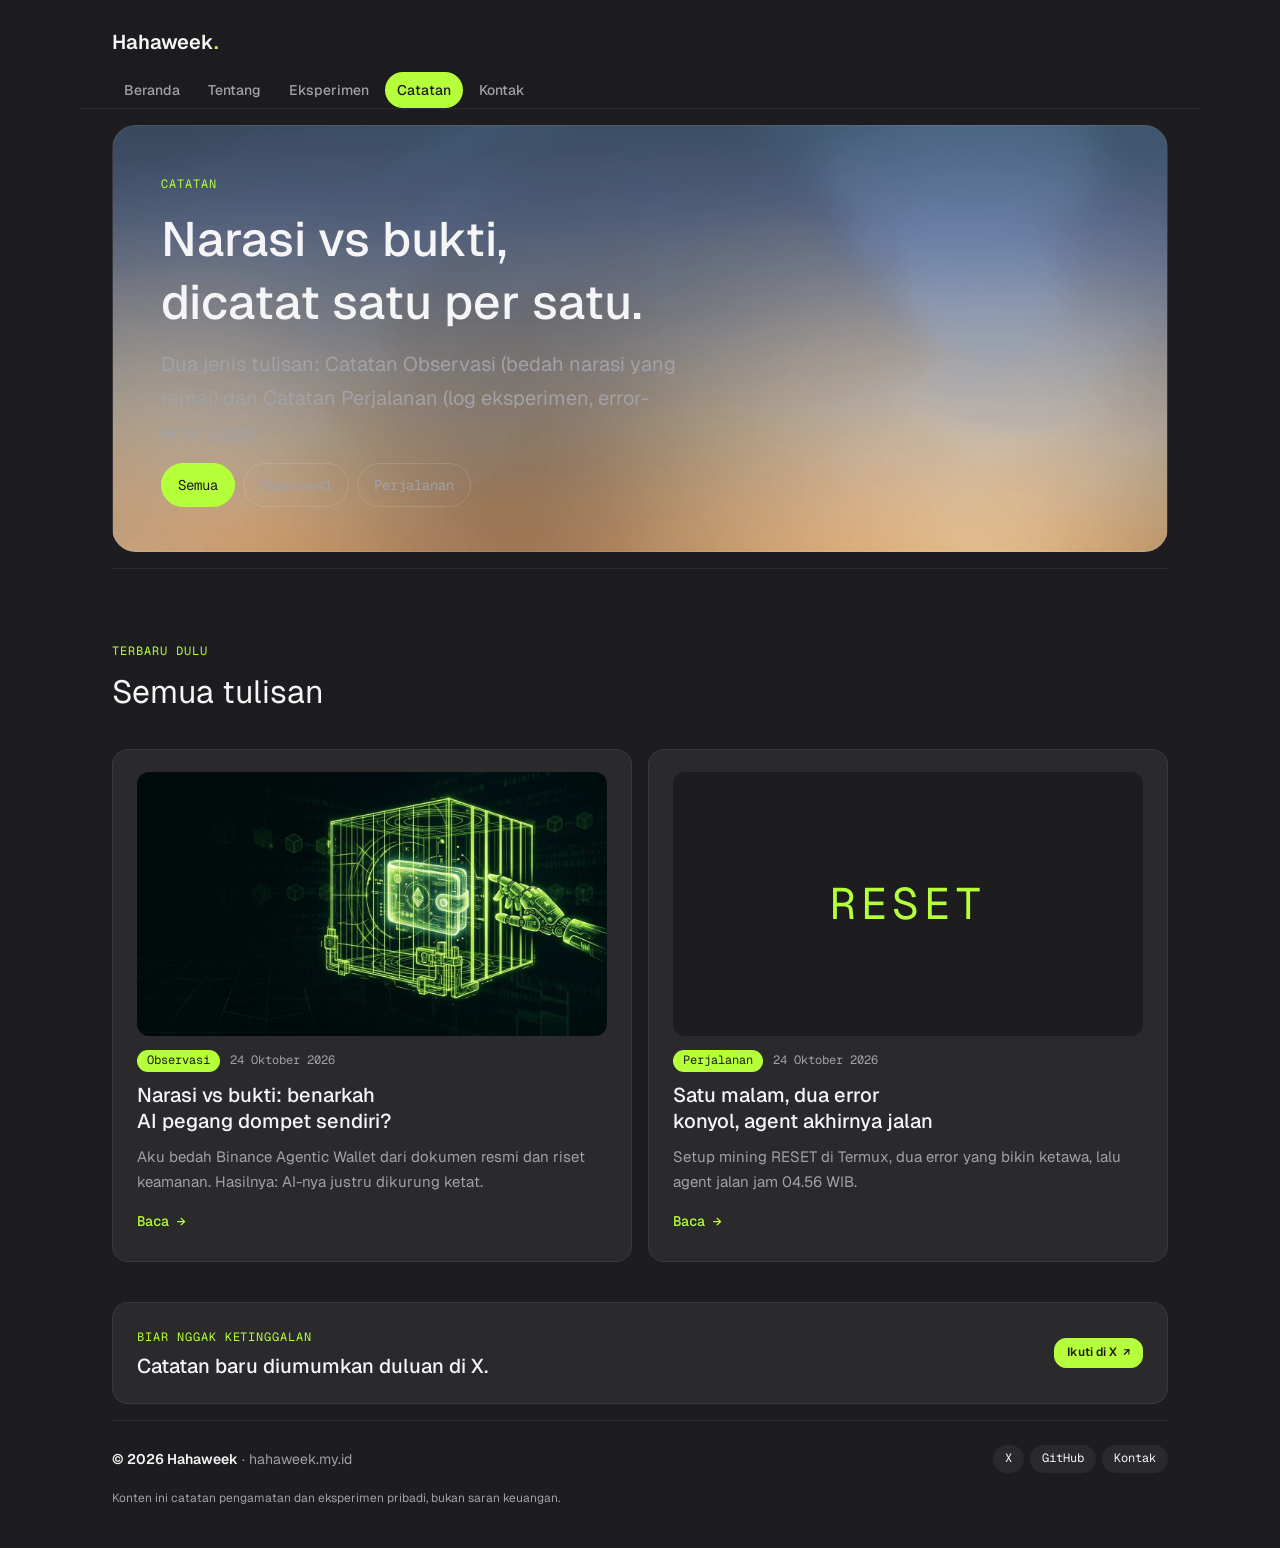
==== catatan/index.html @ 90b03970 "Redesign: multi-page site (catatan/index.html)" ====
<!doctype html>
<html lang="id" data-theme="dark">
  <head>
    <meta charset="utf-8" />
    <meta name="viewport" content="width=device-width, initial-scale=1" />
    <title>Catatan · Hahaweek</title>
    <meta name="description" content="Catatan pengamatan dan catatan perjalanan Hahaweek: narasi crypto dan AI vs bukti on-chain." />
    <link rel="canonical" href="https://hahaweek.my.id/catatan/" />
    <meta property="og:type" content="website" />
    <meta property="og:site_name" content="Hahaweek" />
    <meta property="og:title" content="Catatan · Hahaweek" />
    <meta property="og:description" content="Catatan pengamatan dan catatan perjalanan Hahaweek: narasi crypto dan AI vs bukti on-chain." />
    <meta property="og:url" content="https://hahaweek.my.id/catatan/" />
    <meta property="og:image" content="https://hahaweek.my.id/og-image.jpg" />
    <meta property="og:locale" content="id_ID" />
    <meta name="twitter:card" content="summary_large_image" />
    <meta name="twitter:site" content="@haha_week" />
    <meta name="twitter:title" content="Catatan · Hahaweek" />
    <meta name="twitter:description" content="Catatan pengamatan dan catatan perjalanan Hahaweek: narasi crypto dan AI vs bukti on-chain." />
    <meta name="twitter:image" content="https://hahaweek.my.id/og-image.jpg" />
    <link rel="icon" type="image/png" href="/favicon.png" />
    <link rel="apple-touch-icon" href="/apple-touch-icon.png" />
    <link rel="preconnect" href="https://fonts.googleapis.com" />
    <link rel="preconnect" href="https://fonts.gstatic.com" crossorigin />
    <link
      rel="stylesheet"
      href="https://fonts.googleapis.com/css2?family=Geist:wght@400;500;600&family=Geist+Mono:wght@400&display=swap"
    />
    <link rel="stylesheet" href="/hark.css" />
    <link rel="stylesheet" href="/hark-hero.css" />
    <style>
      /* Site-wide: always dark, one lime accent */
      :root, :root[data-theme] {
        color-scheme: dark;
        --x-accent: #b6ff3b;
        --x-on-accent: #1d1d1f;
        --x-mono: "Geist Mono", ui-monospace, SFMono-Regular, Menlo, monospace;
        --sans: "Geist", -apple-system, BlinkMacSystemFont, "Helvetica Neue", sans-serif;
        --hero-surface: var(--fill-tertiary);
        --hero-text: var(--text-primary);
        --hero-text-muted: var(--text-secondary);
      }
      :focus-visible { outline-color: var(--x-accent); }
      .main p, .main li { line-height: 1.7; }
      .x-mono { font-family: var(--x-mono); }

      /* Top nav */
      .x-nav {
        position: sticky;
        top: 0;
        z-index: 30;
        margin-inline: calc(var(--gutter) * -1);
        padding: 0 var(--gutter);
        background: color-mix(in srgb, var(--fill-primary-on) 88%, transparent);
        -webkit-backdrop-filter: var(--hark-blur);
        backdrop-filter: var(--hark-blur);
        border-bottom: 1px solid var(--stroke-secondary);
      }
      .x-nav__bar { display: flex; align-items: center; justify-content: space-between; gap: 16px; min-height: 60px; }
      .x-logo { font: var(--weight-bold) var(--size-heading)/1 var(--sans); color: var(--text-primary); text-decoration: none; display: inline-flex; align-items: center; min-height: var(--tap); }
      .x-logo span { color: var(--x-accent); }
      .x-menu { display: flex; gap: 4px; margin: 0; padding: 0; list-style: none; }
      .x-menu a {
        display: inline-flex; align-items: center; min-height: 36px; padding: 6px 12px;
        border-radius: var(--r-pill); font: var(--type-label); color: var(--text-secondary); text-decoration: none;
      }
      .x-menu a:hover { color: var(--text-primary); background: var(--hover-wash); }
      .x-menu a[aria-current="page"] { color: var(--x-on-accent); background: var(--x-accent); }
      .x-burger {
        display: none; width: var(--tap); height: var(--tap); place-items: center;
        border: 1px solid var(--stroke-primary); border-radius: var(--r-s);
        background: transparent; color: var(--text-primary); cursor: pointer;
      }
      .x-burger span, .x-burger span::before, .x-burger span::after {
        display: block; width: 18px; height: 1.5px; background: currentColor; position: relative; content: "";
      }
      .x-burger span::before { position: absolute; top: -6px; }
      .x-burger span::after { position: absolute; top: 6px; }
      .x-nav.is-open .x-burger span { background: transparent; }
      .x-nav.is-open .x-burger span::before { top: 0; transform: rotate(45deg); background: var(--text-primary); }
      .x-nav.is-open .x-burger span::after { top: 0; transform: rotate(-45deg); background: var(--text-primary); }
      @media (max-width: 759px) {
        .x-burger { display: grid; }
        .x-menu {
          display: none; flex-direction: column; gap: 4px;
          margin-inline: calc(var(--gutter) * -1); padding: 8px var(--gutter) 20px;
          border-top: 1px solid var(--stroke-secondary);
        }
        .x-nav.is-open .x-menu { display: flex; }
        .x-menu a { display: flex; min-height: var(--tap); padding: 10px 14px; border-radius: var(--r-s); font-size: var(--size-body); }
      }

      /* Accent pieces */
      .x-eyebrow { font: var(--weight-regular) var(--size-caption)/1.3 var(--x-mono); letter-spacing: 0.08em; text-transform: uppercase; color: var(--x-accent); }
      .hero .hero__eyebrow.x-eyebrow { background: transparent; border: 0; padding: 0; -webkit-backdrop-filter: none; backdrop-filter: none; }
      .hero::after { display: none; }
      .hero { box-shadow: none; border: 1px solid var(--stroke-secondary); border-radius: var(--r-l); }
      .hero__sub { max-width: 52ch; font-weight: var(--weight-regular); line-height: 1.6; color: var(--text-secondary); }
      .btn.x-accent { background: var(--x-accent); color: var(--x-on-accent); border-color: var(--x-accent); font-weight: var(--weight-bold); }
      .btn.x-accent:hover { box-shadow: inset 0 0 0 100px rgb(0 0 0 / 0.08); }
      .btn.x-accent[target="_blank"]::after { color: var(--x-on-accent); }
      .x-link { color: var(--x-accent); font: var(--weight-medium) var(--size-small)/1.3 var(--x-mono); text-decoration: none; display: inline-flex; align-items: center; gap: 6px; min-height: var(--tap); }
      .x-link:hover { text-decoration: underline; text-underline-offset: 3px; }

      /* Filter chips */
      .x-filters { display: flex; flex-wrap: wrap; gap: 8px; }
      .x-filter {
        min-height: var(--tap); padding: 6px 16px; border-radius: var(--r-pill);
        border: 1px solid var(--stroke-primary); background: transparent; color: var(--text-secondary);
        font: var(--weight-regular) var(--size-small)/1 var(--x-mono); cursor: pointer;
      }
      .x-filter:hover { color: var(--text-primary); background: var(--hover-wash); }
      .x-filter[aria-pressed="true"] { background: var(--x-accent); border-color: var(--x-accent); color: var(--x-on-accent); }

      /* Article cards */
      .x-post { display: flex; flex-direction: column; border: 1px solid var(--stroke-secondary); }
      .x-post[hidden] { display: none; }
      .x-post .cards__media { aspect-ratio: 16 / 9; max-height: none; padding: 0; overflow: hidden; }
      .x-post .cards__media img { width: 100%; height: 100%; object-fit: cover; }
      .x-tile { font: var(--weight-regular) clamp(32px, 6vw, 44px)/1 var(--x-mono); letter-spacing: 0.12em; color: var(--x-accent); }
      .x-meta { display: flex; flex-wrap: wrap; align-items: center; gap: 10px; margin-bottom: 10px; }
      .x-tag { padding: 3px 10px; border-radius: var(--r-pill); background: var(--x-accent); color: var(--x-on-accent); font: var(--weight-regular) var(--size-caption)/1.3 var(--x-mono); }
      .x-date { font: var(--weight-regular) var(--size-caption)/1.3 var(--x-mono); color: var(--text-secondary); }
      .x-post h3 a { color: inherit; text-decoration: none; }
      .x-post h3 a:hover { text-decoration: underline; text-underline-offset: 4px; text-decoration-color: var(--x-accent); }
      .x-post p { color: var(--text-secondary); }
      .x-post .x-link { margin-top: auto; padding-top: 8px; }
      .x-empty { color: var(--text-secondary); }

      /* Subscribe card */
      .x-sub { display: flex; flex-wrap: wrap; align-items: center; justify-content: space-between; gap: 16px 24px; padding: 24px; border-radius: var(--r-m); background: var(--fill-tertiary); border: 1px solid var(--stroke-secondary); }
      .x-sub h2 { font: var(--type-heading); margin-top: 6px; }

      /* Footer */
      .x-foot { display: grid; gap: 16px; }
      .x-foot nav a { font-family: var(--x-mono); font-weight: var(--weight-regular); }
      .x-foot nav a:hover { color: var(--x-accent); }
      .x-foot__fine { font-size: var(--size-caption); line-height: 1.6; }
      @media (min-width: 760px) { .x-foot { grid-template-columns: 1fr auto; } .x-foot__fine { grid-column: 1 / -1; } }
    </style>
  </head>
  <body>
    <div class="page" id="top">
      <header class="x-nav" id="site-nav">
        <div class="x-nav__bar">
          <a class="x-logo" href="/">Hahaweek<span>.</span></a>
          <button class="x-burger" id="burger" type="button" aria-expanded="false" aria-controls="menu" aria-label="Buka menu"><span></span></button>
        </div>
        <ul class="x-menu" id="menu">
          <li><a href="/">Beranda</a></li>
          <li><a href="/tentang/">Tentang</a></li>
          <li><a href="/eksperimen/">Eksperimen</a></li>
          <li><a href="/catatan/" aria-current="page">Catatan</a></li>
          <li><a href="/kontak/">Kontak</a></li>
        </ul>
      </header>

      <main class="main">
        <section class="hero">
          <div class="hero__copy">
            <p class="hero__eyebrow x-eyebrow">Catatan</p>
            <h1>Narasi vs bukti, dicatat satu per satu.</h1>
            <p class="hero__sub">
              Dua jenis tulisan: Catatan Observasi (bedah narasi yang ramai) dan Catatan Perjalanan (log
              eksperimen, error-error juga).
            </p>
            <div class="x-filters" role="group" aria-label="Filter kategori">
              <button class="x-filter" type="button" data-filter="semua" aria-pressed="true">Semua</button>
              <button class="x-filter" type="button" data-filter="observasi" aria-pressed="false">Observasi</button>
              <button class="x-filter" type="button" data-filter="perjalanan" aria-pressed="false">Perjalanan</button>
            </div>
          </div>
        </section>

        <section class="section" id="tulisan" aria-labelledby="tulisan-h">
          <div class="head">
            <p class="head__eyebrow x-eyebrow">Terbaru dulu</p>
            <h2 id="tulisan-h">Semua tulisan</h2>
          </div>
          <div class="cards" id="posts">
            <div class="x-post" data-cat="observasi">
              <figure class="cards__media">
                <img src="/agentic-hero.jpg" alt="Thumbnail Catatan Observasi #1: Binance Agentic Wallet" />
              </figure>
              <p class="x-meta">
                <span class="x-tag">Observasi</span>
                <time class="x-date" datetime="2026-10-24">24 Oktober 2026</time>
              </p>
              <h3><a href="/catatan/observasi-1/">Narasi vs bukti: benarkah AI pegang dompet sendiri?</a></h3>
              <p>Aku bedah Binance Agentic Wallet dari dokumen resmi dan riset keamanan. Hasilnya: AI-nya justru dikurung ketat.</p>
              <a class="x-link" href="/catatan/observasi-1/" aria-label="Baca: Narasi vs bukti, benarkah AI pegang dompet sendiri?">Baca →</a>
            </div>
            <div class="x-post" data-cat="perjalanan">
              <figure class="cards__media" aria-hidden="true">
                <span class="x-tile">RESET</span>
              </figure>
              <p class="x-meta">
                <span class="x-tag">Perjalanan</span>
                <time class="x-date" datetime="2026-10-24">24 Oktober 2026</time>
              </p>
              <h3><a href="/eksperimen/#catatan">Satu malam, dua error konyol, agent akhirnya jalan</a></h3>
              <p>Setup mining RESET di Termux, dua error yang bikin ketawa, lalu agent jalan jam 04.56 WIB.</p>
              <a class="x-link" href="/eksperimen/#catatan" aria-label="Baca: Satu malam, dua error konyol, agent akhirnya jalan">Baca →</a>
            </div>
          </div>
        </section>

        <aside class="x-sub" aria-label="Ikuti">
          <div>
            <p class="x-eyebrow">Biar nggak ketinggalan</p>
            <h2>Catatan baru diumumkan duluan di X.</h2>
          </div>
          <a class="btn x-accent" href="https://x.com/haha_week" target="_blank" rel="noopener">Ikuti di X</a>
        </aside>
      </main>

      <footer class="foot x-foot">
        <p><strong>© 2026 Hahaweek</strong> · hahaweek.my.id</p>
        <nav aria-label="Tautan">
          <a href="https://x.com/haha_week" target="_blank" rel="noopener">X</a>
          <a href="https://github.com/littlepxyek-crypto" target="_blank" rel="noopener">GitHub</a>
          <a href="/kontak/">Kontak</a>
        </nav>
        <p class="x-foot__fine">Konten ini catatan pengamatan dan eksperimen pribadi, bukan saran keuangan.</p>
      </footer>
    </div>
    <script src="/hark.js"></script>
    <script>
      (function () {
        document.documentElement.setAttribute("data-theme", "dark");
        var nav = document.getElementById("site-nav"), burger = document.getElementById("burger");
        burger.addEventListener("click", function () {
          var open = nav.classList.toggle("is-open");
          burger.setAttribute("aria-expanded", open ? "true" : "false");
          burger.setAttribute("aria-label", open ? "Tutup menu" : "Buka menu");
        });
        document.addEventListener("keydown", function (e) {
          if (e.key === "Escape" && nav.classList.contains("is-open")) { burger.click(); burger.focus(); }
        });
        var buttons = [].slice.call(document.querySelectorAll(".x-filter"));
        var posts = [].slice.call(document.querySelectorAll(".x-post"));
        buttons.forEach(function (b) {
          b.addEventListener("click", function () {
            var f = b.getAttribute("data-filter");
            buttons.forEach(function (o) { o.setAttribute("aria-pressed", o === b ? "true" : "false"); });
            posts.forEach(function (p) { p.hidden = !(f === "semua" || p.getAttribute("data-cat") === f); });
          });
        });
      })();
    </script>
  </body>
</html>
---- hark.css ----
/* Hark's design tokens and component styles. Each component's rules follow its @component comment. style-gates: data */

/* @component foundations */
:root {
  color-scheme: light dark;

  --text-primary: light-dark(#1d1d1f, #f5f5f7);         /* body text */
  --text-secondary: light-dark(#636366, #a1a1a6);       /* supporting grey text */
  --text-tertiary: light-dark(#1d1d1f4d, #f5f5f74d);    /* hollow dots, faint marks; never body text */
  --text-primary-on: light-dark(#f5f5f7, #1d1d1f);      /* text on --fill-primary */
  --text-secondary-on: light-dark(#aeaeb2, #5c5c60);    /* grey text on --fill-primary */
  --fill-primary: light-dark(#1d1d1f, #f5f5f7);         /* the strong fill: solid chips, the nav, the badge */
  --fill-primary-on: light-dark(#f5f5f7, #1d1d1f);      /* the page background */
  --fill-secondary: light-dark(#1d1d1f80, #f5f5f780);
  --fill-tertiary: light-dark(#e8e8ea, #2a2a2d);        /* the grey card, panel and row tint */
  --fill-segment: light-dark(#3a3a3c, #e2e2e4);         /* the nav's tab track */
  --fill-system-green: #00a665;                         /* status: done, ready */
  --fill-system-orange: #ff4d00;                        /* status: now, current */
  --fill-system-red: light-dark(#da2f35, #f1555b);      /* status: blocked, error */
  --transparent-primary: light-dark(#1d1d1f4d, #f5f5f74d);
  --stroke-primary: light-dark(#1d1d1f24, #f5f5f724);   /* strong hairline */
  --stroke-secondary: light-dark(#1d1d1f12, #f5f5f712); /* faint hairline between rows */
  --stroke-primary-on: light-dark(#f5f5f71a, #1d1d1f1a);
  --stroke-composer: light-dark(#f5f5f780, #1d1d1f80);  /* the callout's glass edge */
  --stroke-system-orange: #ff4d0026;
  --hover-wash: light-dark(#1d1d1f0d, #f5f5f70d);
  --hover-wash-primary-on: light-dark(#f9f9fa26, #1d1d1f14);

  /* The hero is light text over a dark photo in both themes. */
  --hero-surface: #161f39;
  --hero-text: #f5f5f7;
  --hero-text-muted: #f5f5f7cc;
  --hero-scrim-strong: rgb(22 31 57 / 0.78);
  --hero-scrim-soft: rgb(22 31 57 / 0.3);
  --hero-scrim-side: rgb(22 31 57 / 0.45);
  --hero-glass: rgb(22 31 57 / 0.42);
  --hero-glass-faint: rgb(22 31 57 / 0.35);
  --hero-glass-stroke: rgb(245 245 247 / 0.28);

  --mat-regular: light-dark(rgb(255 255 255 / 0.56), rgb(29 29 31 / 0.55));
  --mat-thin: light-dark(rgb(255 255 255 / 0.22), rgb(29 29 31 / 0.4));
  --mat-agent: light-dark(rgb(255 255 255 / 0.84), rgb(29 29 31 / 0.66));
  --mat-inverse: color-mix(in srgb, var(--fill-primary) 86%, transparent);  /* the nav: dark on light, light on dark */
  --hark-blur: blur(50px) saturate(1.6);
  --hark-shadow: 0 8px 40px #1d1d1f1f;

  --sans: "GT Standard", "GT Standard L", "Geist", -apple-system, BlinkMacSystemFont, "Helvetica Neue", sans-serif;
  --lh: 1.3;                                            /* every text style is 130% */
  --weight-light: 300;
  --weight-regular: 400;
  --weight-medium: 500;
  --weight-bold: 600;
  --size-caption: 12px;                                 /* the smallest text allowed */
  --size-meta: 13px;
  --size-small: 14px;
  --size-body: 15px;
  --size-prose: 16px;
  --size-heading: 20px;
  --size-figure: clamp(24px, 3vw, 32px);
  --size-title: clamp(26px, 3vw, 32px);
  --size-display: clamp(34px, 5vw, 48px);
  --size-lede: clamp(16px, 1.7vw, 20px);

  --type-caption: var(--weight-regular) var(--size-caption)/var(--lh) var(--sans);
  --type-tag: var(--weight-medium) var(--size-caption)/var(--lh) var(--sans);
  --type-small: var(--weight-regular) var(--size-small)/var(--lh) var(--sans);
  --type-label: var(--weight-medium) var(--size-small)/var(--lh) var(--sans);
  --type-body: var(--weight-regular) var(--size-body)/var(--lh) var(--sans);
  --type-body-strong: var(--weight-medium) var(--size-body)/var(--lh) var(--sans);
  --type-heading: var(--weight-medium) var(--size-heading)/var(--lh) var(--sans);
  --type-lede: var(--weight-medium) var(--size-lede)/var(--lh) var(--sans);
  --type-figure: var(--weight-regular) var(--size-figure)/var(--lh) var(--sans);
  --type-title: var(--weight-regular) var(--size-title)/var(--lh) var(--sans);
  --type-display: var(--weight-medium) var(--size-display)/var(--lh) var(--sans);
  --type-numeral: var(--weight-regular) 48px/1 var(--sans);

  --r-s: 12px;
  --r-m: 16px;
  --r-l: 24px;
  --r-xl: 32px;
  --r-pill: 100px;

  --ease-out: cubic-bezier(0.23, 1, 0.32, 1);
  --dur-quick: 160ms;
  --dur-draw: 1400ms;

  --page-max: 1120px;
  --gutter: clamp(16px, 3vw, 32px);                     /* the page's side padding */
  --tap: 44px;                                          /* the smallest touch target */
}
:root[data-theme="light"] { color-scheme: light; }
:root[data-theme="dark"] { color-scheme: dark; }

* { box-sizing: border-box; }
html { -webkit-text-size-adjust: 100%; scroll-behavior: smooth; }
@media (prefers-reduced-motion: reduce) { html { scroll-behavior: auto; } }

body {
  margin: 0;
  background: var(--fill-primary-on);
  color: var(--text-primary);
  font: var(--type-body);
  -webkit-font-smoothing: antialiased;
  overflow-x: hidden;
}

img { max-width: 100%; display: block; }
figure { margin-inline: 0; }
a { color: inherit; }
b, strong { font-weight: var(--weight-bold); }
p { margin: 0; text-wrap: pretty; }
h1, h2, h3 { margin: 0; text-wrap: balance; }
small { font-size: max(var(--size-caption), 0.85em); }
.sub { color: var(--text-secondary); }

:focus-visible { outline: 2px solid var(--fill-primary); outline-offset: 3px; border-radius: 6px; }

/* @component page */
.page {
  max-width: var(--page-max);
  margin: 0 auto;
  padding-inline: var(--gutter);
  padding-block: 12px 40px;
  display: grid;
  grid-template-columns: minmax(0, 1fr);
  gap: 16px;
}
.main { display: grid; grid-template-columns: minmax(0, 1fr); gap: 16px; min-width: 0; }

.glass {
  background: var(--mat-inverse);
  -webkit-backdrop-filter: var(--hark-blur);
  backdrop-filter: var(--hark-blur);
  border: 1px solid var(--stroke-primary-on);
}
.nav {
  position: sticky;
  top: calc(env(safe-area-inset-top, 0px) + 12px);
  z-index: 20;
  justify-self: center;
  max-width: 100%;
  display: flex;
  align-items: center;
  gap: 6px;
  padding: 5px;
  border-radius: var(--r-pill);
  box-shadow: var(--hark-shadow);
}
.nav :focus-visible { outline-color: var(--fill-primary-on); }
.seg {
  display: flex;
  min-width: 0;
  overflow-x: auto;
  scrollbar-width: none;
  border-radius: var(--r-pill);
  background: var(--fill-segment);
}
.seg::-webkit-scrollbar { display: none; }
.seg a {
  flex: none;
  padding: 8px 14px;
  border-radius: var(--r-pill);
  font: var(--type-label);
  color: var(--text-secondary-on);
  text-decoration: none;
  white-space: nowrap;
}
.seg a:hover { color: var(--text-primary-on); }
/* The active tab carries its own fill so its text is measured against it. */
.seg a[aria-current="true"] { background: var(--fill-primary-on); color: var(--text-primary); }
.theme-btn {
  flex: none;
  width: 36px; height: 36px;
  display: grid;
  place-items: center;
  border: 0;
  border-radius: 50%;
  background: var(--hover-wash-primary-on);
  color: var(--text-primary-on);
  cursor: pointer;
}
.theme-btn:hover { box-shadow: inset 0 0 0 100px var(--hover-wash-primary-on); }
.theme-btn::before { content: ""; width: 14px; height: 14px; border-radius: 50%; box-shadow: inset 0 0 0 1.5px currentColor; background: linear-gradient(to right, light-dark(currentColor, transparent) 50%, light-dark(transparent, currentColor) 50%); }
@media (max-width: 599px) {
  .seg a { display: flex; align-items: center; min-height: var(--tap); }
  .theme-btn { width: var(--tap); height: var(--tap); }
}

/* @component footer */
.foot {
  display: flex;
  flex-wrap: wrap;
  align-items: center;
  justify-content: space-between;
  gap: 16px 24px;
  padding-top: 24px;
  border-top: 1px solid var(--stroke-secondary);
  font-size: var(--size-small);
  color: var(--text-secondary);
}
.foot strong { color: var(--text-primary); }
.foot nav { display: flex; flex-wrap: wrap; gap: 6px; }
.foot nav a {
  padding: 6px 12px;
  border-radius: var(--r-pill);
  background: var(--fill-tertiary);
  color: var(--text-primary);
  font: var(--type-tag);
  text-decoration: none;
}
.foot nav a:hover { box-shadow: inset 0 0 0 100px var(--hover-wash); }
.badge {
  display: inline-flex;
  align-items: center;
  gap: 10px;
  padding: 12px 16px;
  border-radius: var(--r-xl);
  background: var(--fill-primary);
  color: var(--text-primary-on);
  box-shadow: var(--hark-shadow);
  font: var(--weight-medium) var(--size-body)/1.1 var(--sans);
  text-decoration: none;
}
.badge:hover { box-shadow: var(--hark-shadow), inset 0 0 0 100px var(--hover-wash-primary-on); }
.hark-mark { display: inline-grid; place-items: center; }
.hark-mark svg { display: block; }
@media (max-width: 599px) {
  .foot nav a { display: inline-flex; align-items: center; min-height: var(--tap); min-width: var(--tap); }
  .badge { min-height: var(--tap); }
}

/* @component chip */
.chip {
  display: inline-flex;
  align-items: center;
  gap: 6px;
  padding: 4px 10px 4px 8px;
  border-radius: var(--r-pill);
  font: var(--type-tag);
  max-width: 100%;
  background: var(--fill-tertiary);
  color: var(--text-secondary);
  vertical-align: middle;
}
.chip::before {
  content: "";
  width: 7px; height: 7px;
  border-radius: 50%;
  flex: none;
  box-shadow: inset 0 0 0 1.5px var(--text-tertiary);
}
.chip--solid { background: var(--fill-primary); color: var(--text-primary-on); }
.chip--solid::before { background: var(--fill-system-green); box-shadow: none; }
td .chip { white-space: nowrap; }
/* @component dot */
.dot {
  display: inline-flex;
  align-items: center;
  gap: 6px;
  margin-top: 4px;
  font: var(--type-tag);
  color: var(--text-primary);
}
.dot::before { content: ""; width: 7px; height: 7px; border-radius: 50%; background: var(--fill-system-green); }
tbody th .dot { display: flex; width: fit-content; }
/* @component pill */
.pill {
  display: inline-block;
  padding: 1px 8px;
  border-radius: var(--r-pill);
  background: var(--fill-tertiary);
  color: var(--text-secondary);
  font: var(--type-tag);
  white-space: normal;
  vertical-align: 1px;
}
/* @component button, link and links */
.btn {
  display: inline-flex;
  align-items: center;
  gap: 6px;
  min-height: 30px;
  padding: 5px 12px;
  border-radius: var(--r-s);
  background: var(--fill-primary-on);
  color: var(--text-primary);
  border: 1px solid var(--stroke-primary);
  font: var(--type-tag);
  text-decoration: none;
  max-width: 100%;
  transition: box-shadow var(--dur-quick) ease;
}
.btn:hover { box-shadow: inset 0 0 0 100px var(--hover-wash); }
.btn[target="_blank"]::after { content: "\2197"; font-size: 11px; color: var(--text-secondary); }
.link {
  color: var(--text-primary);
  text-decoration: underline;
  text-decoration-color: var(--stroke-primary);
  text-underline-offset: 3px;
  max-width: 100%;
  overflow-wrap: anywhere;
}
.link:hover { text-decoration-color: currentColor; }
.links { display: flex; flex-wrap: wrap; gap: 8px; }
@media (pointer: coarse), (max-width: 599px) { .btn { min-height: var(--tap); padding-inline: 14px; } }
@media (max-width: 599px) {
  .link { display: inline-flex; align-items: center; min-width: var(--tap); min-height: var(--tap); margin: -13px 0; vertical-align: middle; }
}
/* @component text and fineprint */
.prose { display: grid; gap: 12px; max-width: 68ch; font-size: var(--size-prose); }
.fineprint { font-size: var(--size-small); color: var(--text-secondary); max-width: 70ch; }
/* @component hero */
.hero {
  position: relative;
  min-height: clamp(460px, 64vh, 660px);
  border-radius: var(--r-xl);
  overflow: hidden;
  display: flex;
  align-items: flex-end;
  color: var(--hero-text);
  isolation: isolate;
  box-shadow: var(--hark-shadow);
  background: var(--hero-surface);
}
/* Without a photo the hero is as tall as its copy, so the callout sits beside the copy instead of over it. */
.hero:not(:has(.hero__img)) { min-height: 0; background: var(--hero-surface) center / cover no-repeat; }
.hero:not(:has(.hero__img))::after { background: linear-gradient(to right, var(--hero-scrim-side) 0%, transparent 60%); }
@media (min-width: 761px) {
  .hero:not(:has(.hero__img)) > .callout { position: static; flex: none; align-self: flex-start; margin: clamp(16px, 2.4vw, 24px) clamp(16px, 2.4vw, 24px) clamp(16px, 2.4vw, 24px) auto; }
}
.hero__img {
  position: absolute;
  inset: 0;
  width: 100%;
  height: 100%;
  object-fit: cover;
  object-position: 40% 60%;
  z-index: -2;
}
.hero::after {
  content: "";
  position: absolute;
  inset: 0;
  z-index: -1;
  background:
    linear-gradient(to top, var(--hero-scrim-strong) 0%, var(--hero-scrim-soft) 42%, transparent 66%),
    linear-gradient(to right, var(--hero-scrim-side) 0%, transparent 60%);
}
.hero__copy {
  display: grid;
  gap: 14px;
  max-width: 40rem;
  padding: clamp(24px, 4vw, 48px);
  padding-bottom: clamp(28px, 3.4vw, 44px);
}
.hero__eyebrow {
  justify-self: start;
  padding: 6px 12px;
  border-radius: var(--r-pill);
  background: var(--hero-glass);
  border: 1px solid var(--hero-glass-stroke);
  -webkit-backdrop-filter: var(--hark-blur);
  backdrop-filter: var(--hark-blur);
  font: var(--type-label);
}
.hero h1 { font: var(--type-display); letter-spacing: 0; }
.hero h1 em { font-style: normal; }
.hero__sub { font: var(--type-lede); max-width: 34ch; }
.hero__meta { font-size: var(--size-small); color: var(--hero-text-muted); }
.hero__credit {
  position: absolute;
  right: clamp(20px, 3vw, 32px);
  bottom: 16px;
  padding: 4px 10px;
  border-radius: var(--r-pill);
  background: var(--hero-glass-faint);
  -webkit-backdrop-filter: var(--hark-blur);
  backdrop-filter: var(--hark-blur);
  font: var(--type-caption);
  color: var(--hero-text-muted);
}
.hero > .callout {
  position: absolute;
  top: clamp(16px, 2.4vw, 24px);
  right: clamp(16px, 2.4vw, 24px);
  width: min(320px, calc(100% - 32px));
}
@media (max-width: 760px) {
  .hero { flex-direction: column; justify-content: flex-end; align-items: stretch; min-height: 0; }
  .hero__img { object-position: 22% 50%; }
  .hero__copy { padding-top: 260px; padding-bottom: 28px; }
  .hero:not(:has(.hero__img)) .hero__copy { padding-top: clamp(24px, 4vw, 48px); }
  .hero__credit { top: 16px; right: 16px; bottom: auto; }
  .hero > .callout { position: static; width: auto; margin: 0 12px 12px; }
}
/* @component callout */
.callout {
  max-width: 420px;
  display: grid;
  gap: 10px;
  padding: 16px 18px 18px;
  border-radius: var(--r-l);
  background: var(--mat-agent);
  -webkit-backdrop-filter: var(--hark-blur);
  backdrop-filter: var(--hark-blur);
  border: 1px solid var(--stroke-composer);
  box-shadow: var(--hark-shadow);
  color: var(--text-primary);
  font-size: var(--size-small);
}
.callout__head { display: flex; align-items: center; gap: 8px; color: var(--text-secondary); font-weight: var(--weight-medium); }
.callout__head svg { color: var(--text-primary); }
.callout__lead { font-size: var(--size-body); }
.callout .fineprint { font-size: var(--size-caption); }
.callout .btn { justify-self: start; }
/* @component stats */
.stats { display: grid; grid-auto-flow: column; grid-auto-columns: minmax(0, 1fr); padding-top: 8px; }
.stat {
  display: grid;
  grid-template-rows: 1fr auto;
  gap: 4px;
  padding: 12px 24px;
  border-left: 1px solid var(--stroke-secondary);
}
.stat:first-child { border-left: 0; padding-left: 0; }
.stat__fig { font: var(--type-figure); font-variant-numeric: tabular-nums; }
.stat__label { font-size: var(--size-small); color: var(--text-secondary); }
@media (max-width: 760px) {
  .stats { grid-auto-flow: row; grid-template-columns: auto minmax(0, 1fr); column-gap: 12px; padding-top: 0; }
  .stat { grid-column: 1 / -1; grid-template-columns: subgrid; align-items: baseline; gap: 12px; padding: 14px 0; border-left: 0; border-top: 1px solid var(--stroke-secondary); }
  .stat:first-child { border-top: 0; }
}
/* @component section */
.section {
  padding-block: clamp(40px, 6vw, 72px) clamp(16px, 2vw, 24px);
  border-top: 1px solid var(--stroke-secondary);
  scroll-margin-top: calc(env(safe-area-inset-top, 0px) + 72px); /* Clears the sticky .nav: its top offset plus its tallest height, 56px. */
  min-width: 0;
}
.section > * + * { margin-top: clamp(20px, 2.4vw, 28px); }
.section > .head + * { margin-top: 0; }
.head {
  display: grid;
  grid-template-columns: minmax(0, 1.65fr) minmax(0, 1fr);
  gap: 10px 40px;
  align-items: end;
  margin-bottom: clamp(24px, 3vw, 36px);
}
.head__eyebrow { grid-column: 1 / -1; font: var(--type-label); color: var(--text-secondary); }
.head h2 { font: var(--type-title); }
.head__sub { justify-self: end; font-size: var(--size-body); color: var(--text-secondary); max-width: 44ch; text-align: right; }
@media (max-width: 900px) { .head { grid-template-columns: 1fr; } .head__sub { justify-self: start; text-align: left; } }
/* @component table */
.table-wrap { margin-inline: -12px; padding-inline: 12px; overflow-x: auto; }
table { width: 100%; border-collapse: collapse; font: var(--type-small); font-variant-numeric: tabular-nums; }
caption { text-align: left; font: var(--type-caption); color: var(--text-secondary); padding: 0 0 10px; }
th, td { text-align: left; vertical-align: top; padding: 12px; border-bottom: 1px solid var(--stroke-secondary); }
th:first-child, td:first-child { padding-left: 0; }
th:last-child, td:last-child { padding-right: 0; }
thead th {
  font: var(--type-tag);
  color: var(--text-secondary);
  border-bottom-color: var(--stroke-primary);
  padding-top: 0;
  padding-bottom: 8px;
  white-space: nowrap;
}
tbody th { font-weight: var(--weight-bold); }
tbody tr:last-child > * { border-bottom: 0; }
.rowhead { white-space: nowrap; }
td small, th small { display: block; font: var(--type-caption); color: var(--text-secondary); margin-top: 2px; }
td.num { font-weight: var(--weight-bold); white-space: nowrap; }
td.num small { white-space: normal; }
.muted { color: var(--text-secondary); }
tr.is-highlight > * { background: var(--fill-tertiary); }
tr.is-highlight > :first-child { box-shadow: -12px 0 var(--fill-tertiary); }
tr.is-highlight > :last-child { box-shadow: 12px 0 var(--fill-tertiary); }
.after-table { margin-top: 20px; padding-inline: 12px; }
@media (max-width: 599px) {
  .table-wrap table, .table-wrap tbody, .table-wrap tr, .table-wrap th, .table-wrap td { display: block; }
  .table-wrap thead { display: none; }
  .table-wrap caption { display: block; text-align: left; }
  .table-wrap tbody tr { padding: 12px 0; border-bottom: 1px solid var(--stroke-secondary); }
  .table-wrap tbody tr.is-highlight { margin-inline: -12px; padding-inline: 12px; background: var(--fill-tertiary); }
  .table-wrap tbody tr.is-highlight > * { background: none; box-shadow: none; }
  .table-wrap tbody tr > * { border-bottom: 0; padding: 2px 0; }
  .table-wrap tbody td.is-empty { display: none; }
  .table-wrap tbody td[data-label] { display: grid; grid-template-columns: minmax(0, 8em) minmax(0, 1fr); column-gap: 12px; }
  .table-wrap tbody td[data-label]::before { content: attr(data-label) " "; color: var(--text-secondary); font-size: var(--size-caption); }
  .rowhead { white-space: normal; }
}
/* @component compare */
.compare { margin-inline: -12px; overflow-x: auto; scroll-snap-type: x mandatory; }
.compare table { table-layout: fixed; min-width: calc(var(--compare-cols, 3) * 200px); }
.compare th, .compare td { scroll-snap-align: start; padding-inline: 12px; }
.compare thead th { font: var(--type-body-strong); color: var(--text-primary); white-space: normal; padding-top: 0; padding-bottom: 14px; border-bottom-color: var(--stroke-secondary); }
/* On light tiles a white product backdrop blends into the grey. */
.compare__media { position: relative; display: grid; grid-template: minmax(0, 1fr) / minmax(0, 1fr); place-items: center; width: 100%; aspect-ratio: 4 / 3; max-height: 240px; margin: 0 0 12px; padding: 16px; border-radius: var(--r-m); background: var(--fill-tertiary); }
.compare__media img { max-width: 100%; max-height: 100%; mix-blend-mode: multiply; }
.compare thead th > .chip { display: flex; width: fit-content; margin-top: 8px; }
.compare:has(.compare__media) thead th:not(:has(.compare__media))::before { content: ""; display: block; width: 100%; aspect-ratio: 4 / 3; max-height: 240px; margin-bottom: 12px; border-radius: var(--r-m); background: var(--fill-tertiary); }
:root[data-theme="dark"] .compare__media img { mix-blend-mode: normal; border-radius: var(--r-s); }
@media (prefers-color-scheme: dark) { :root:not([data-theme="light"]) .compare__media img { mix-blend-mode: normal; border-radius: var(--r-s); } }
/* The header column shrinks to nothing on screen but stays in the table, so screen readers keep each value's row header. */
.js .compare tbody th[scope="row"], .js .compare thead td:first-child { width: 0; padding: 0; border: 0; overflow: hidden; clip-path: inset(50%); white-space: nowrap; }
.js .compare td[data-label]::before { content: attr(data-label); content: attr(data-label) / ""; display: block; margin-bottom: 4px; font: var(--type-caption); color: var(--text-secondary); }
@media (max-width: 599px) { .compare table { min-width: calc(var(--compare-cols, 3) * 68vw); } }
/* @component steps */
.step {
  display: grid;
  grid-template-columns: 112px minmax(0, 1fr) minmax(220px, 0.78fr);
  gap: 16px 28px;
  padding: 28px 0;
  border-bottom: 1px solid var(--stroke-secondary);
}
.step > * { min-width: 0; }
.steps > .step:last-child { border-bottom: 0; }
.step p + p { margin-top: 8px; }
.step__num { font: var(--type-numeral); color: var(--text-primary); font-variant-numeric: tabular-nums; }
.step__eyebrow { margin-top: 8px; font: var(--type-label); color: var(--text-secondary); }
.step h3 { font: var(--type-heading); margin-bottom: 12px; }
.step__pills { list-style: none; margin: 0 0 14px; padding: 0; display: flex; flex-wrap: wrap; gap: 6px; }
.step__pills li {
  padding: 4px 10px;
  border-radius: var(--r-pill);
  border: 1px solid var(--stroke-primary);
  font-size: var(--size-meta);
  color: var(--text-secondary);
  max-width: 100%;
}
.step__pills b { color: var(--text-primary); font-weight: var(--weight-bold); }
.step__panel {
  align-self: start;
  margin: 0;
  padding: 16px 18px;
  border-radius: var(--r-m);
  background: var(--fill-tertiary);
  font-size: var(--size-small);
}
.step__panel dt { font-size: var(--size-caption); color: var(--text-secondary); margin-bottom: 2px; }
.step__panel dd { margin: 0 0 12px; }
.step__panel dd:last-child { margin-bottom: 0; }
.step__panel .fineprint { display: block; margin-top: 6px; font-size: var(--size-caption); }
.step__panel .btn { margin-top: 8px; }
.step__figure { grid-column: 2 / span 2; margin: 0; }
.step__figure img { width: 100%; height: clamp(200px, 26vw, 320px); object-fit: cover; border-radius: var(--r-m); }
.step__figure figcaption { font-size: var(--size-caption); color: var(--text-secondary); padding-top: 10px; }
@media (min-width: 901px) {
  .step:not(:has(> .step__panel)) { grid-template-columns: 112px minmax(0, 1fr); }
  .step:not(:has(> .step__panel)) > .step__figure { grid-column: 2; }
}
@media (max-width: 900px) {
  .step { grid-template-columns: minmax(0, 1fr); gap: 14px; }
  .step__figure { grid-column: 1; }
  .step__intro { display: flex; align-items: baseline; gap: 14px; }
  .step__num { font-size: 40px; }
  .step__eyebrow { margin-top: 0; }
}
/* @component checklist */
.checklist { display: grid; grid-template-columns: minmax(0, 1.4fr) auto minmax(0, 1fr); column-gap: 20px; list-style: none; margin: 0; padding: 0; }
.checklist:not(:has(.checklist__note)) { grid-template-columns: minmax(0, 1fr) auto; }
.checklist > li {
  display: grid;
  grid-column: 1 / -1;
  grid-template-columns: subgrid;
  row-gap: 8px;
  align-items: center;
  padding: 14px 0;
  border-bottom: 1px solid var(--stroke-secondary);
}
.checklist > li:last-child { border-bottom: 0; }
.checklist__item { grid-column: 1; font-weight: var(--weight-bold); }
.checklist > li > .chip { grid-column: 2; justify-self: start; }
.checklist:not(:has(.checklist__note)) > li > .chip { justify-self: end; }
.checklist__item small { display: block; font-weight: var(--weight-regular); font-size: var(--size-caption); color: var(--text-secondary); margin-top: 2px; }
.checklist__note { grid-column: 3; font-size: var(--size-small); color: var(--text-secondary); }
.checklist > li.is-done .checklist__item { text-decoration: line-through; text-decoration-color: var(--text-tertiary); }
@media (max-width: 760px) {
  .checklist { grid-template-columns: minmax(0, 1fr) auto; }
  .checklist > li > .chip { justify-self: end; }
  .checklist__note { grid-column: 1 / -1; }
}
/* @component breakdown */
.breakdown { max-width: 720px; }
@media (min-width: 901px) { .section > .breakdown, .section > .aside { max-width: calc((100% - 40px) * 1.65 / 2.65); } }
.breakdown dl { margin: 0; }
.breakdown .row {
  display: flex;
  align-items: baseline;
  justify-content: space-between;
  gap: 16px;
  padding: 14px 0;
  border-bottom: 1px solid var(--stroke-secondary);
}
.breakdown dt { font-size: var(--size-body); }
.breakdown dt small { display: block; color: var(--text-secondary); font-size: var(--size-meta); margin-top: 2px; }
.breakdown dd { margin: 0; font-weight: var(--weight-bold); font-size: var(--size-body); white-space: nowrap; font-variant-numeric: tabular-nums; }
.breakdown .row--total {
  margin-top: -1px;
  padding: 18px 0 0;
  border-top: 1px solid var(--stroke-primary);
  border-bottom: 0;
  flex-wrap: wrap;
  align-items: baseline;
}
.breakdown .row--total dt { font: var(--type-body-strong); }
.breakdown .row--total dd { font: var(--type-figure); white-space: normal; }
.breakdown .fineprint { margin-top: 16px; }
/* @component pair */
.pair { display: grid; grid-template-columns: repeat(2, minmax(0, 1fr)); gap: clamp(20px, 3vw, 40px); align-items: start; }
.pair:has(> :is(.callout, .aside):last-child) { grid-template-columns: minmax(0, 1.65fr) minmax(0, 1fr); column-gap: 40px; }
.pair > .callout { max-width: none; }
@media (max-width: 760px) { .pair, .pair:has(> :is(.callout, .aside):last-child) { grid-template-columns: minmax(0, 1fr); } }
/* @component timeline */
.timeline { display: grid; grid-template-columns: 210px minmax(0, 1fr) auto; column-gap: 28px; list-style: none; margin-inline: 0; margin-bottom: 0; padding: 0; }
.timeline > li {
  display: grid;
  grid-column: 1 / -1;
  grid-template-columns: subgrid;
  row-gap: 8px;
  align-items: start;
  padding: 18px 0;
  border-bottom: 1px solid var(--stroke-secondary);
}
.timeline > li:first-child { padding-top: 0; }
.timeline > li:last-child { border-bottom: 0; padding-bottom: 0; }
.timeline__when { display: flex; align-items: baseline; gap: 12px; font-weight: var(--weight-bold); }
.timeline__when::before {
  content: "";
  width: 8px; height: 8px;
  flex: none;
  border-radius: 50%;
  box-shadow: inset 0 0 0 1.5px var(--text-tertiary);
  transform: translateY(-1px);
}
.timeline > li.is-current .timeline__when::before { background: var(--fill-system-orange); box-shadow: 0 0 0 4px var(--stroke-system-orange); }
.timeline > li > p:has(> .chip:only-child) { justify-self: end; }
.timeline__what ul { margin: 0; padding-left: 18px; }
.timeline__what li { margin-bottom: 4px; }
.timeline__what li:last-child { margin-bottom: 0; }
.timeline__what p + p { margin-top: 6px; }
@media (max-width: 900px) {
  .timeline { grid-template-columns: minmax(0, 1fr); }
  .timeline > li > p:has(> .chip:only-child) { justify-self: start; }
  .timeline__what, .timeline > li > p:last-child { padding-left: 20px; }
}
/* @component cards */
.cards { display: grid; grid-template-columns: repeat(auto-fit, minmax(min(100%, 260px), 1fr)); gap: 16px; }
.cards:has(> :nth-child(4):last-child) { grid-template-columns: repeat(2, minmax(0, 1fr)); }
.cards > div { padding: 22px 24px; border-radius: var(--r-m); background: var(--fill-tertiary); }
.cards h3 { font: var(--type-heading); margin-bottom: 10px; }
.cards ul { margin: 0; padding: 0; list-style: none; }
.cards li { padding: 10px 0; border-bottom: 1px solid var(--stroke-secondary); }
.cards li:last-child { border-bottom: 0; padding-bottom: 0; }
.cards__media { display: grid; grid-template: minmax(0, 1fr) / minmax(0, 1fr); place-items: center; aspect-ratio: 4 / 3; max-height: 220px; margin: 0 0 14px; padding: 12px; border-radius: var(--r-s); background: var(--fill-primary-on); }
.cards__media img { max-width: 100%; max-height: 100%; mix-blend-mode: multiply; }
:root[data-theme="dark"] .cards__media img { mix-blend-mode: normal; }
@media (prefers-color-scheme: dark) { :root:not([data-theme="light"]) .cards__media img { mix-blend-mode: normal; } }
.cards .quote { font: var(--type-heading); margin-bottom: 8px; text-wrap: balance; }
@media (max-width: 900px) { .cards { grid-template-columns: 1fr; } }
@media (max-width: 760px) { .cards:has(> :nth-child(4):last-child) { grid-template-columns: minmax(0, 1fr); } }
/* @component aside */
.aside {
  max-width: 62ch;
  padding: 20px 22px;
  border: 1.5px dashed var(--stroke-primary);
  border-radius: var(--r-m);
}
.aside h3 { font: var(--type-heading); margin-bottom: 6px; }
/* @component chart */
.chart { margin-bottom: 8px; padding: 20px 20px 12px; border-radius: var(--r-m); background: var(--fill-tertiary); overflow-x: auto; }
.chart__cap { font-size: var(--size-caption); color: var(--text-secondary); margin-bottom: 12px; }
.chart svg { width: 100%; height: auto; display: block; }
.pf-grid { stroke: var(--stroke-primary); stroke-width: 1; }
.pf-line { stroke: var(--fill-primary); stroke-width: 2.4; fill: none; stroke-linejoin: round; stroke-linecap: round; }
.pf-fill { fill: var(--fill-primary); opacity: 0.07; }
.pf-dot { fill: var(--fill-primary-on); stroke: var(--fill-primary); stroke-width: 2; }
.pf-alt { fill: var(--text-primary); font: var(--weight-bold) var(--size-body) var(--sans); text-anchor: middle; }
.pf-name { fill: var(--text-secondary); font: var(--weight-medium) var(--size-meta) var(--sans); text-anchor: middle; }
.pf-num { fill: var(--text-tertiary); font: var(--weight-medium) var(--size-meta) var(--sans); text-anchor: middle; }
.pf-axis { fill: var(--text-secondary); font: var(--weight-regular) var(--size-caption) var(--sans); }
.js .chart:not(.is-in) .pf-line { stroke-dasharray: 1400; stroke-dashoffset: 1400; }
.js .chart.is-in .pf-line { stroke-dasharray: 1400; stroke-dashoffset: 0; transition: stroke-dashoffset var(--dur-draw) var(--ease-out) 120ms; }
@media (prefers-reduced-motion: reduce) { .js .chart .pf-line { stroke-dasharray: none; stroke-dashoffset: 0; transition: none; } }
/* @component figure */
.band { margin-inline: 0; margin-bottom: 0; }
.band img { width: 100%; height: clamp(240px, 40vw, 520px); object-fit: cover; border-radius: var(--r-xl); }
.band figcaption { font-size: var(--size-caption); color: var(--text-secondary); padding: 10px 4px 0; }
.is-portrait img { width: auto; max-width: 100%; height: clamp(320px, 48vw, 560px); }
---- hark-hero.css ----
.hero:not(:has(.hero__img)) { background-image: url("[data-uri]"); }
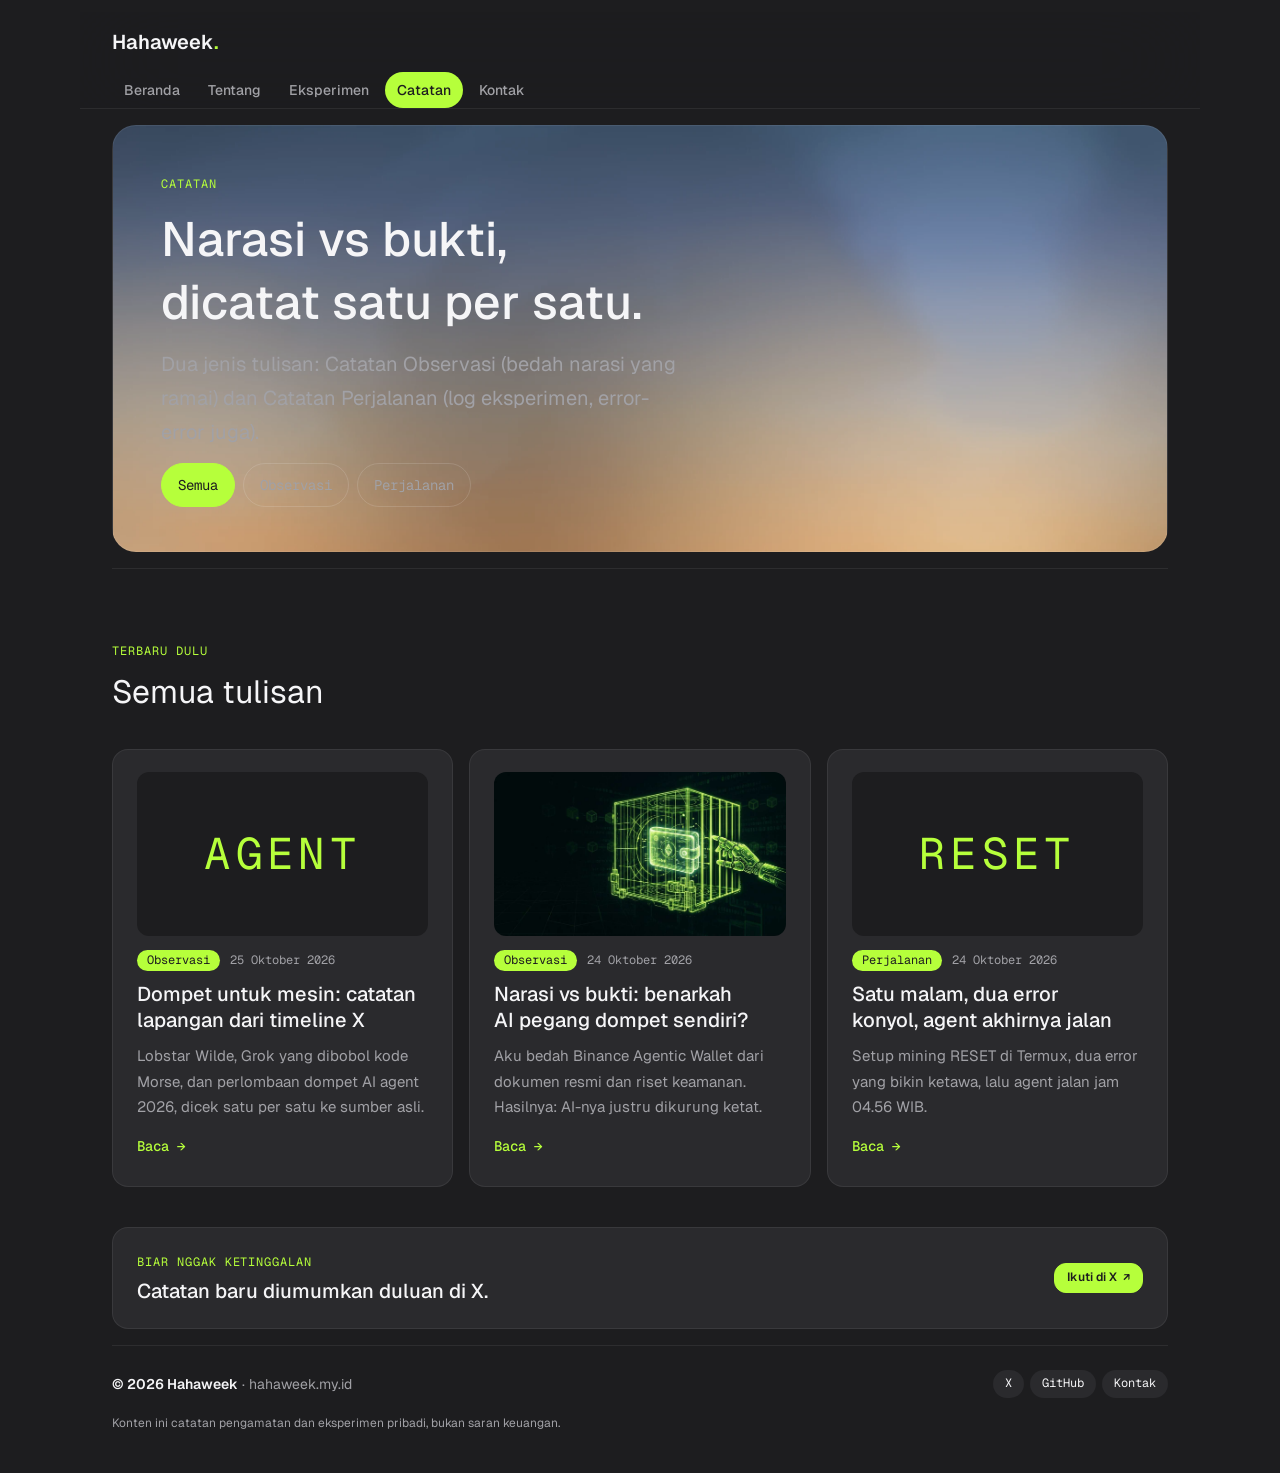
==== commit e28c5639: "Catatan: kartu Observasi #2 di urutan teratas" ====
--- a/catatan/index.html
+++ b/catatan/index.html
@@ -179,6 +179,18 @@
           </div>
           <div class="cards" id="posts">
             <div class="x-post" data-cat="observasi">
+              <figure class="cards__media" aria-hidden="true">
+                <span class="x-tile">AGENT</span>
+              </figure>
+              <p class="x-meta">
+                <span class="x-tag">Observasi</span>
+                <time class="x-date" datetime="2026-10-25">25 Oktober 2026</time>
+              </p>
+              <h3><a href="/catatan/observasi-2/">Dompet untuk mesin: catatan lapangan dari timeline X</a></h3>
+              <p>Lobstar Wilde, Grok yang dibobol kode Morse, dan perlombaan dompet AI agent 2026, dicek satu per satu ke sumber asli.</p>
+              <a class="x-link" href="/catatan/observasi-2/" aria-label="Baca: Dompet untuk mesin, catatan lapangan dari timeline X">Baca →</a>
+            </div>
+            <div class="x-post" data-cat="observasi">
               <figure class="cards__media">
                 <img src="/agentic-hero.jpg" alt="Thumbnail Catatan Observasi #1: Binance Agentic Wallet" />
               </figure>
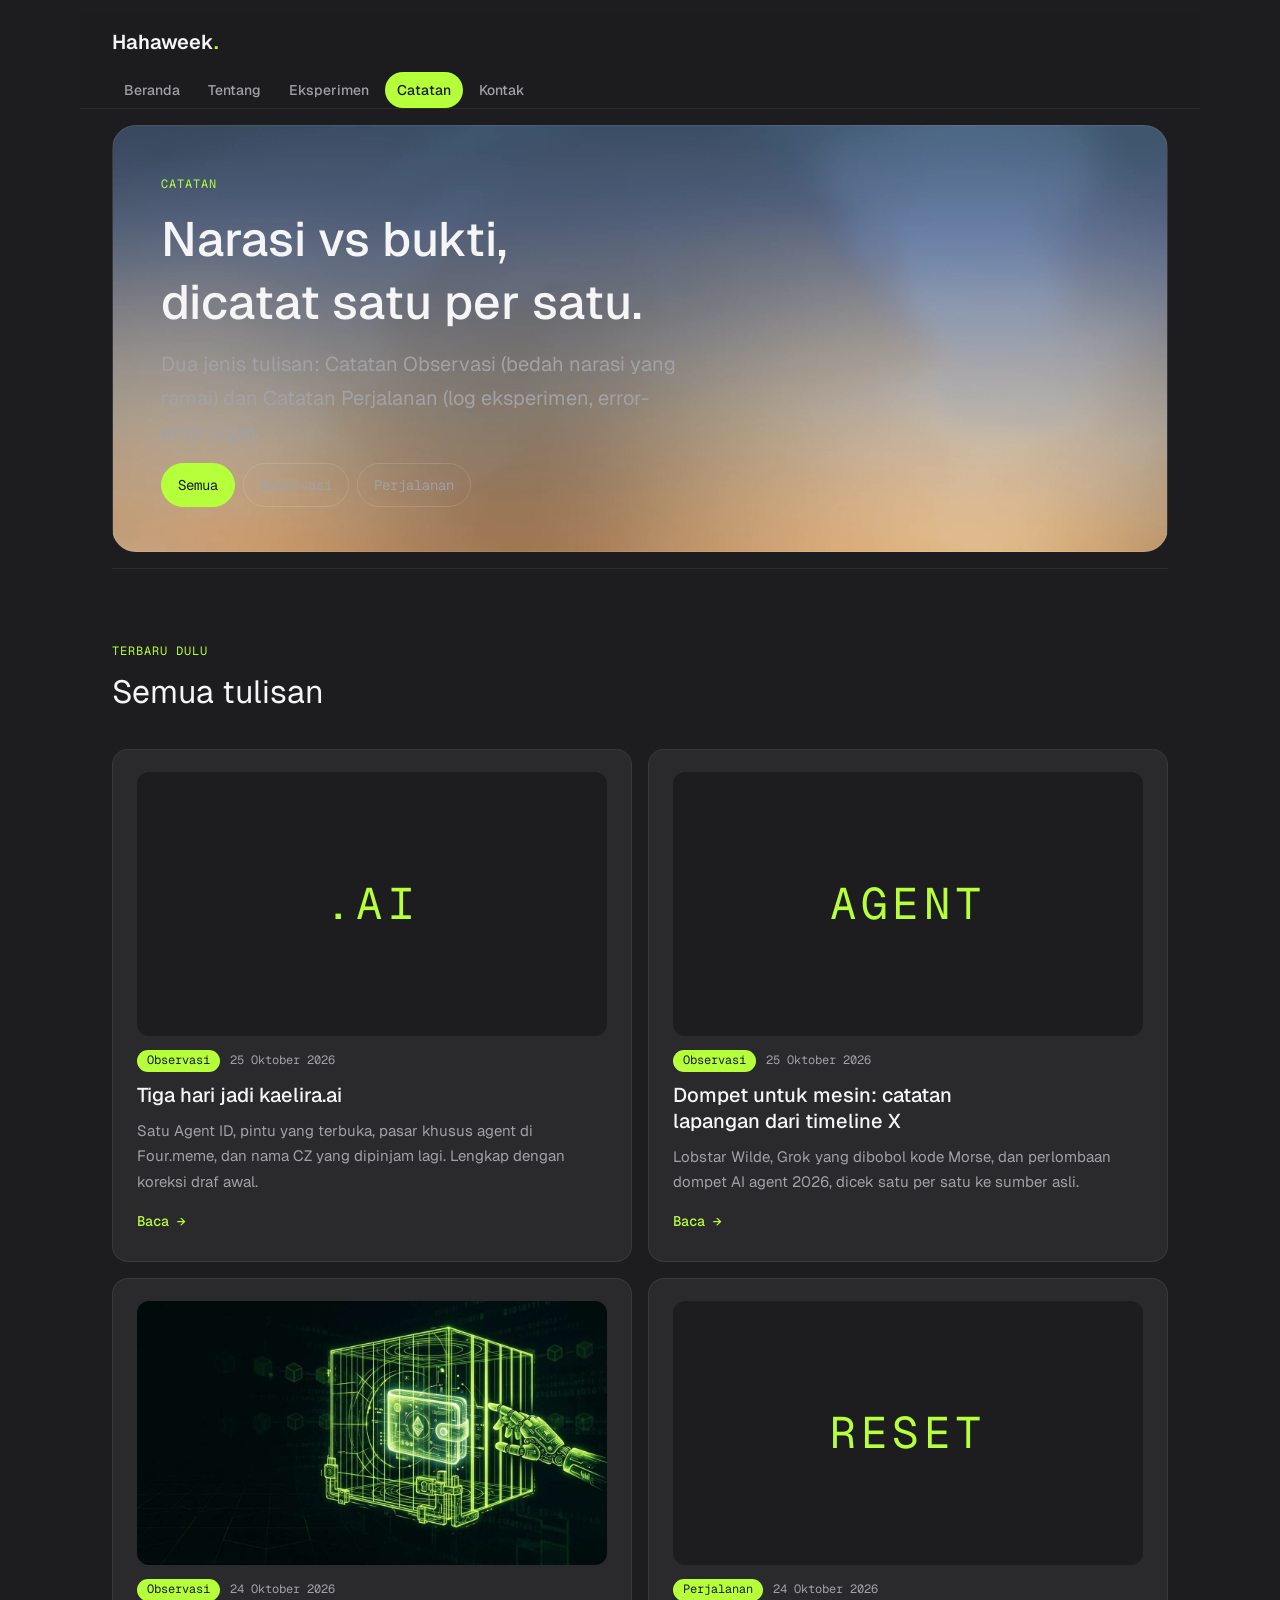
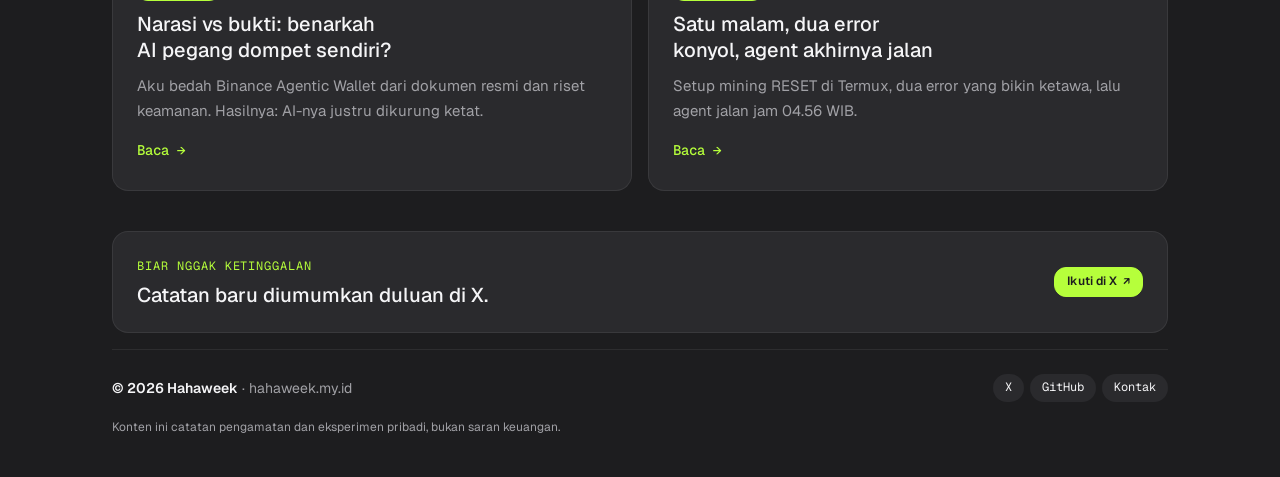
==== commit fac86dd9: "Catatan Observasi #3: Tiga hari jadi kaelira.ai" ====
--- a/catatan/index.html
+++ b/catatan/index.html
@@ -180,6 +180,18 @@
           <div class="cards" id="posts">
             <div class="x-post" data-cat="observasi">
               <figure class="cards__media" aria-hidden="true">
+                <span class="x-tile">.AI</span>
+              </figure>
+              <p class="x-meta">
+                <span class="x-tag">Observasi</span>
+                <time class="x-date" datetime="2026-10-25">25 Oktober 2026</time>
+              </p>
+              <h3><a href="/catatan/observasi-3/">Tiga hari jadi kaelira.ai</a></h3>
+              <p>Satu Agent ID, pintu yang terbuka, pasar khusus agent di Four.meme, dan nama CZ yang dipinjam lagi. Lengkap dengan koreksi draf awal.</p>
+              <a class="x-link" href="/catatan/observasi-3/" aria-label="Baca: Tiga hari jadi kaelira.ai">Baca →</a>
+            </div>
+            <div class="x-post" data-cat="observasi">
+              <figure class="cards__media" aria-hidden="true">
                 <span class="x-tile">AGENT</span>
               </figure>
               <p class="x-meta">
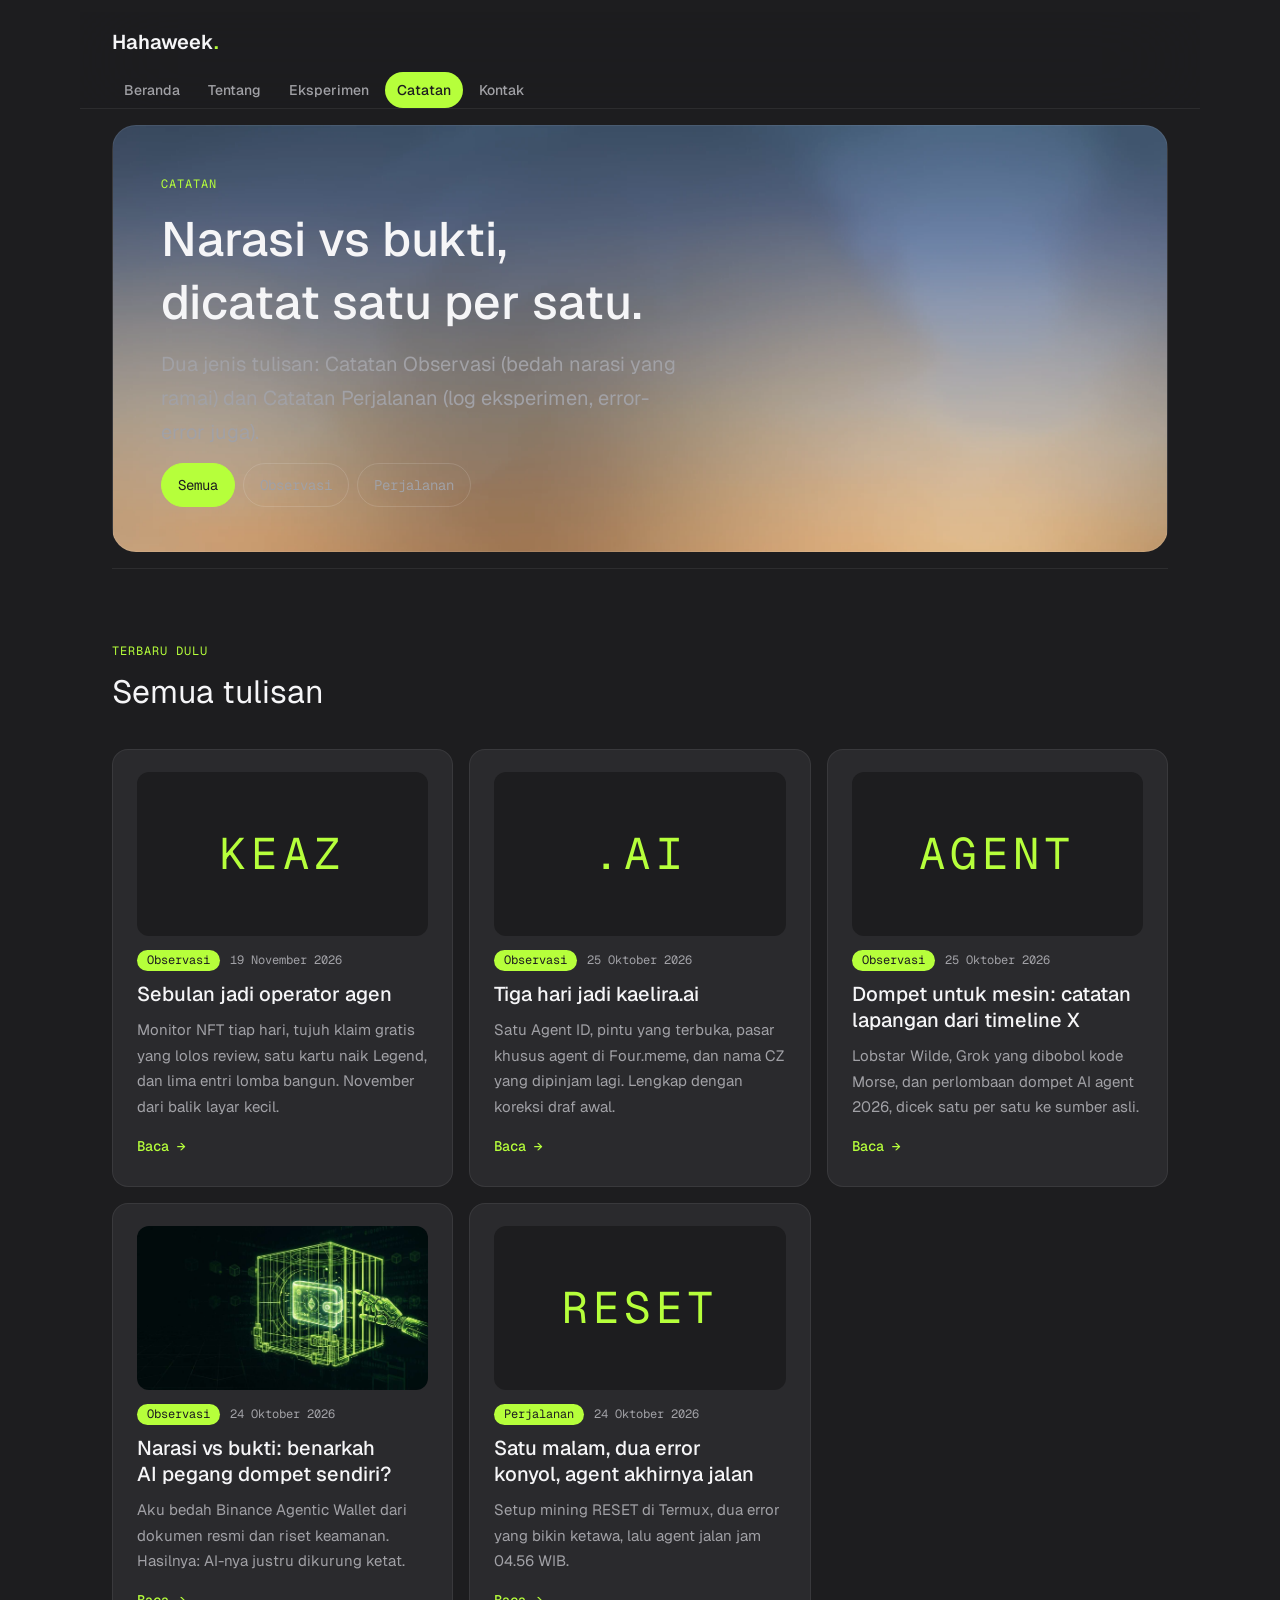
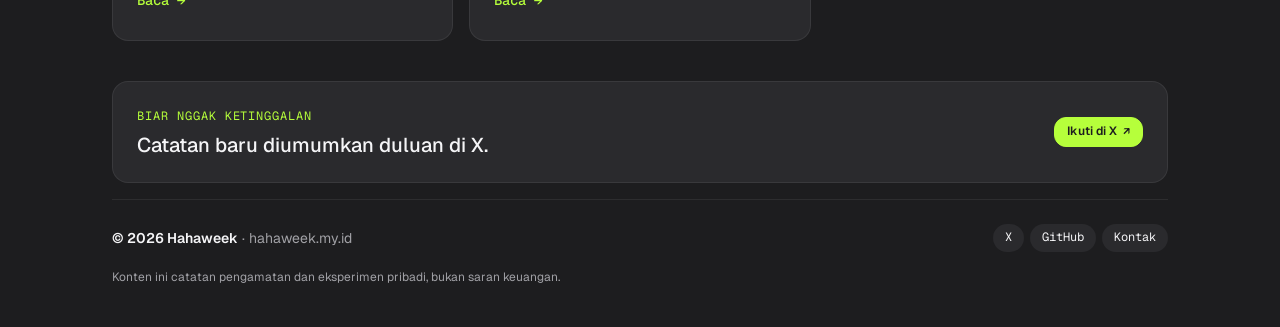
==== commit d48b7c19: "Catatan Observasi #4: Sebulan jadi operator agen + beranda diperbarui" ====
--- a/catatan/index.html
+++ b/catatan/index.html
@@ -180,6 +180,18 @@
           <div class="cards" id="posts">
             <div class="x-post" data-cat="observasi">
               <figure class="cards__media" aria-hidden="true">
+                <span class="x-tile">KEAZ</span>
+              </figure>
+              <p class="x-meta">
+                <span class="x-tag">Observasi</span>
+                <time class="x-date" datetime="2026-11-19">19 November 2026</time>
+              </p>
+              <h3><a href="/catatan/observasi-4/">Sebulan jadi operator agen</a></h3>
+              <p>Monitor NFT tiap hari, tujuh klaim gratis yang lolos review, satu kartu naik Legend, dan lima entri lomba bangun. November dari balik layar kecil.</p>
+              <a class="x-link" href="/catatan/observasi-4/" aria-label="Baca: Sebulan jadi operator agen">Baca →</a>
+            </div>
+            <div class="x-post" data-cat="observasi">
+              <figure class="cards__media" aria-hidden="true">
                 <span class="x-tile">.AI</span>
               </figure>
               <p class="x-meta">
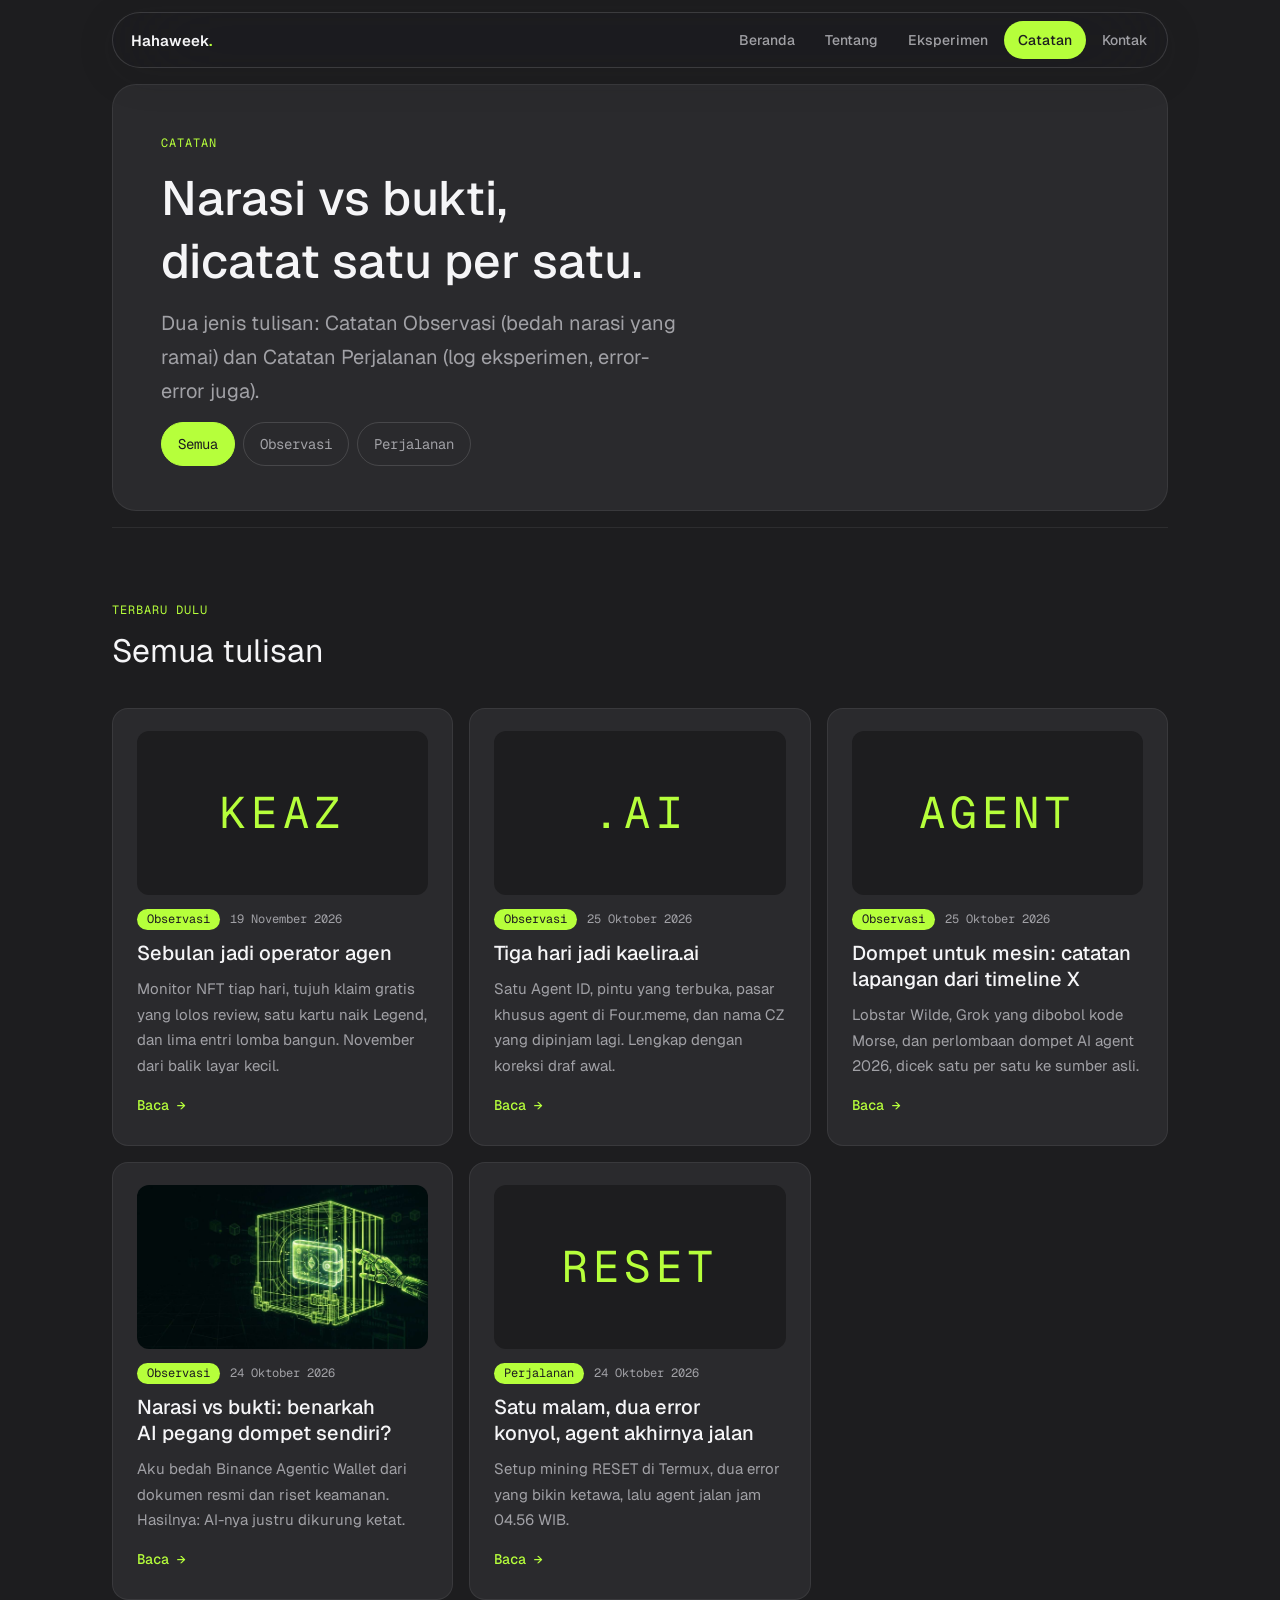
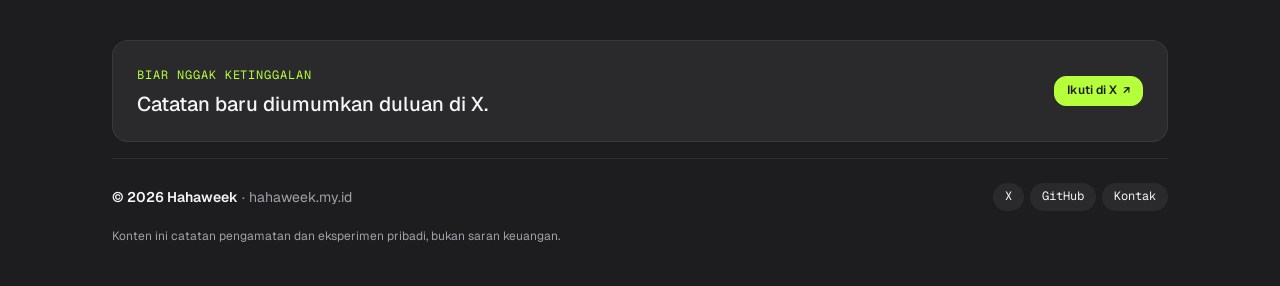
==== commit e8bb2354: "Seragamkan navigasi semua halaman + perbaiki hero Catatan - Satu navigasi pil kaca ala beranda untuk" ====
--- a/catatan/index.html
+++ b/catatan/index.html
@@ -44,57 +44,12 @@
       .main p, .main li { line-height: 1.7; }
       .x-mono { font-family: var(--x-mono); }
 
-      /* Top nav */
-      .x-nav {
-        position: sticky;
-        top: 0;
-        z-index: 30;
-        margin-inline: calc(var(--gutter) * -1);
-        padding: 0 var(--gutter);
-        background: color-mix(in srgb, var(--fill-primary-on) 88%, transparent);
-        -webkit-backdrop-filter: var(--hark-blur);
-        backdrop-filter: var(--hark-blur);
-        border-bottom: 1px solid var(--stroke-secondary);
-      }
-      .x-nav__bar { display: flex; align-items: center; justify-content: space-between; gap: 16px; min-height: 60px; }
-      .x-logo { font: var(--weight-bold) var(--size-heading)/1 var(--sans); color: var(--text-primary); text-decoration: none; display: inline-flex; align-items: center; min-height: var(--tap); }
-      .x-logo span { color: var(--x-accent); }
-      .x-menu { display: flex; gap: 4px; margin: 0; padding: 0; list-style: none; }
-      .x-menu a {
-        display: inline-flex; align-items: center; min-height: 36px; padding: 6px 12px;
-        border-radius: var(--r-pill); font: var(--type-label); color: var(--text-secondary); text-decoration: none;
-      }
-      .x-menu a:hover { color: var(--text-primary); background: var(--hover-wash); }
-      .x-menu a[aria-current="page"] { color: var(--x-on-accent); background: var(--x-accent); }
-      .x-burger {
-        display: none; width: var(--tap); height: var(--tap); place-items: center;
-        border: 1px solid var(--stroke-primary); border-radius: var(--r-s);
-        background: transparent; color: var(--text-primary); cursor: pointer;
-      }
-      .x-burger span, .x-burger span::before, .x-burger span::after {
-        display: block; width: 18px; height: 1.5px; background: currentColor; position: relative; content: "";
-      }
-      .x-burger span::before { position: absolute; top: -6px; }
-      .x-burger span::after { position: absolute; top: 6px; }
-      .x-nav.is-open .x-burger span { background: transparent; }
-      .x-nav.is-open .x-burger span::before { top: 0; transform: rotate(45deg); background: var(--text-primary); }
-      .x-nav.is-open .x-burger span::after { top: 0; transform: rotate(-45deg); background: var(--text-primary); }
-      @media (max-width: 759px) {
-        .x-burger { display: grid; }
-        .x-menu {
-          display: none; flex-direction: column; gap: 4px;
-          margin-inline: calc(var(--gutter) * -1); padding: 8px var(--gutter) 20px;
-          border-top: 1px solid var(--stroke-secondary);
-        }
-        .x-nav.is-open .x-menu { display: flex; }
-        .x-menu a { display: flex; min-height: var(--tap); padding: 10px 14px; border-radius: var(--r-s); font-size: var(--size-body); }
-      }
-
       /* Accent pieces */
       .x-eyebrow { font: var(--weight-regular) var(--size-caption)/1.3 var(--x-mono); letter-spacing: 0.08em; text-transform: uppercase; color: var(--x-accent); }
       .hero .hero__eyebrow.x-eyebrow { background: transparent; border: 0; padding: 0; -webkit-backdrop-filter: none; backdrop-filter: none; }
       .hero::after { display: none; }
       .hero { box-shadow: none; border: 1px solid var(--stroke-secondary); border-radius: var(--r-l); }
+      .hero:not(:has(.hero__img)) { background-image: none; }
       .hero__sub { max-width: 52ch; font-weight: var(--weight-regular); line-height: 1.6; color: var(--text-secondary); }
       .btn.x-accent { background: var(--x-accent); color: var(--x-on-accent); border-color: var(--x-accent); font-weight: var(--weight-bold); }
       .btn.x-accent:hover { box-shadow: inset 0 0 0 100px rgb(0 0 0 / 0.08); }
@@ -142,17 +97,20 @@
   <body>
     <div class="page" id="top">
       <header class="x-nav" id="site-nav">
-        <div class="x-nav__bar">
-          <a class="x-logo" href="/">Hahaweek<span>.</span></a>
-          <button class="x-burger" id="burger" type="button" aria-expanded="false" aria-controls="menu" aria-label="Buka menu"><span></span></button>
-        </div>
-        <ul class="x-menu" id="menu">
-          <li><a href="/">Beranda</a></li>
-          <li><a href="/tentang/">Tentang</a></li>
-          <li><a href="/eksperimen/">Eksperimen</a></li>
-          <li><a href="/catatan/" aria-current="page">Catatan</a></li>
-          <li><a href="/kontak/">Kontak</a></li>
-        </ul>
+        <a class="x-nav__logo" href="/">Hahaweek<span>.</span></a>
+        <button class="x-nav__toggle" type="button" aria-expanded="false" aria-controls="site-menu" aria-label="Buka menu">
+          <svg class="x-open" width="20" height="20" viewBox="0 0 20 20" aria-hidden="true"><path d="M3 6h14M3 14h14" stroke="currentColor" stroke-width="1.6" stroke-linecap="round"/></svg>
+          <svg class="x-close" width="20" height="20" viewBox="0 0 20 20" aria-hidden="true"><path d="M5 5l10 10M15 5L5 15" stroke="currentColor" stroke-width="1.6" stroke-linecap="round"/></svg>
+        </button>
+        <nav aria-label="Menu utama" style="display:contents">
+          <ul class="x-nav__menu" id="site-menu">
+                <li><a href="/">Beranda</a></li>
+                <li><a href="/tentang/">Tentang</a></li>
+                <li><a href="/eksperimen/">Eksperimen</a></li>
+                <li><a href="/catatan/" aria-current="page">Catatan</a></li>
+                <li><a href="/kontak/">Kontak</a></li>
+          </ul>
+        </nav>
       </header>
 
       <main class="main">
@@ -264,15 +222,6 @@
     <script>
       (function () {
         document.documentElement.setAttribute("data-theme", "dark");
-        var nav = document.getElementById("site-nav"), burger = document.getElementById("burger");
-        burger.addEventListener("click", function () {
-          var open = nav.classList.toggle("is-open");
-          burger.setAttribute("aria-expanded", open ? "true" : "false");
-          burger.setAttribute("aria-label", open ? "Tutup menu" : "Buka menu");
-        });
-        document.addEventListener("keydown", function (e) {
-          if (e.key === "Escape" && nav.classList.contains("is-open")) { burger.click(); burger.focus(); }
-        });
         var buttons = [].slice.call(document.querySelectorAll(".x-filter"));
         var posts = [].slice.call(document.querySelectorAll(".x-post"));
         buttons.forEach(function (b) {
--- a/hark.css
+++ b/hark.css
@@ -687,3 +687,58 @@
 .band img { width: 100%; height: clamp(240px, 40vw, 520px); object-fit: cover; border-radius: var(--r-xl); }
 .band figcaption { font-size: var(--size-caption); color: var(--text-secondary); padding: 10px 4px 0; }
 .is-portrait img { width: auto; max-width: 100%; height: clamp(320px, 48vw, 560px); }
+
+/* @component site-nav */
+:root { --x-lime: #b6ff3b; --x-on-lime: #1d1d1f; }
+.x-nav {
+  position: sticky;
+  top: calc(env(safe-area-inset-top, 0px) + 12px);
+  z-index: 30;
+  display: flex;
+  align-items: center;
+  justify-content: space-between;
+  gap: 12px;
+  padding: 5px 5px 5px 18px;
+  border-radius: var(--r-pill);
+  background: var(--mat-regular);
+  -webkit-backdrop-filter: var(--hark-blur);
+  backdrop-filter: var(--hark-blur);
+  border: 1px solid var(--stroke-primary);
+  box-shadow: var(--hark-shadow);
+}
+.x-nav__logo { font: var(--weight-bold) var(--size-body)/1 var(--sans); color: var(--text-primary); text-decoration: none; display: inline-flex; align-items: center; min-height: var(--tap); }
+.x-nav__logo span { color: var(--x-lime); }
+.x-nav__menu { display: flex; gap: 2px; margin: 0; padding: 0; list-style: none; }
+.x-nav__menu a {
+  display: flex;
+  align-items: center;
+  min-height: 38px;
+  padding: 0 14px;
+  border-radius: var(--r-pill);
+  font: var(--type-label);
+  color: var(--text-secondary);
+  text-decoration: none;
+}
+.x-nav__menu a:hover { color: var(--text-primary); background: var(--hover-wash); }
+.x-nav__menu a[aria-current="page"] { background: var(--x-lime); color: var(--x-on-lime); }
+.x-nav__toggle { display: none; }
+@media (max-width: 719px) {
+  .x-nav { border-radius: var(--r-l); flex-wrap: wrap; }
+  .x-nav__toggle {
+    display: grid;
+    place-items: center;
+    width: var(--tap);
+    height: var(--tap);
+    border: 0;
+    border-radius: 50%;
+    background: var(--fill-tertiary);
+    color: var(--text-primary);
+    cursor: pointer;
+  }
+  .x-nav__toggle svg { display: block; }
+  .x-nav__toggle .x-close, .x-nav.is-open .x-nav__toggle .x-open { display: none; }
+  .x-nav.is-open .x-nav__toggle .x-close { display: block; }
+  .x-nav__menu { display: none; flex-basis: 100%; flex-direction: column; gap: 4px; padding: 8px 13px 8px 0; border-top: 1px solid var(--stroke-secondary); margin-top: 5px; }
+  .x-nav.is-open .x-nav__menu { display: flex; }
+  .x-nav__menu a { min-height: 48px; padding: 0 16px; border-radius: var(--r-s); font: var(--weight-medium) var(--size-prose)/1 var(--sans); }
+}
